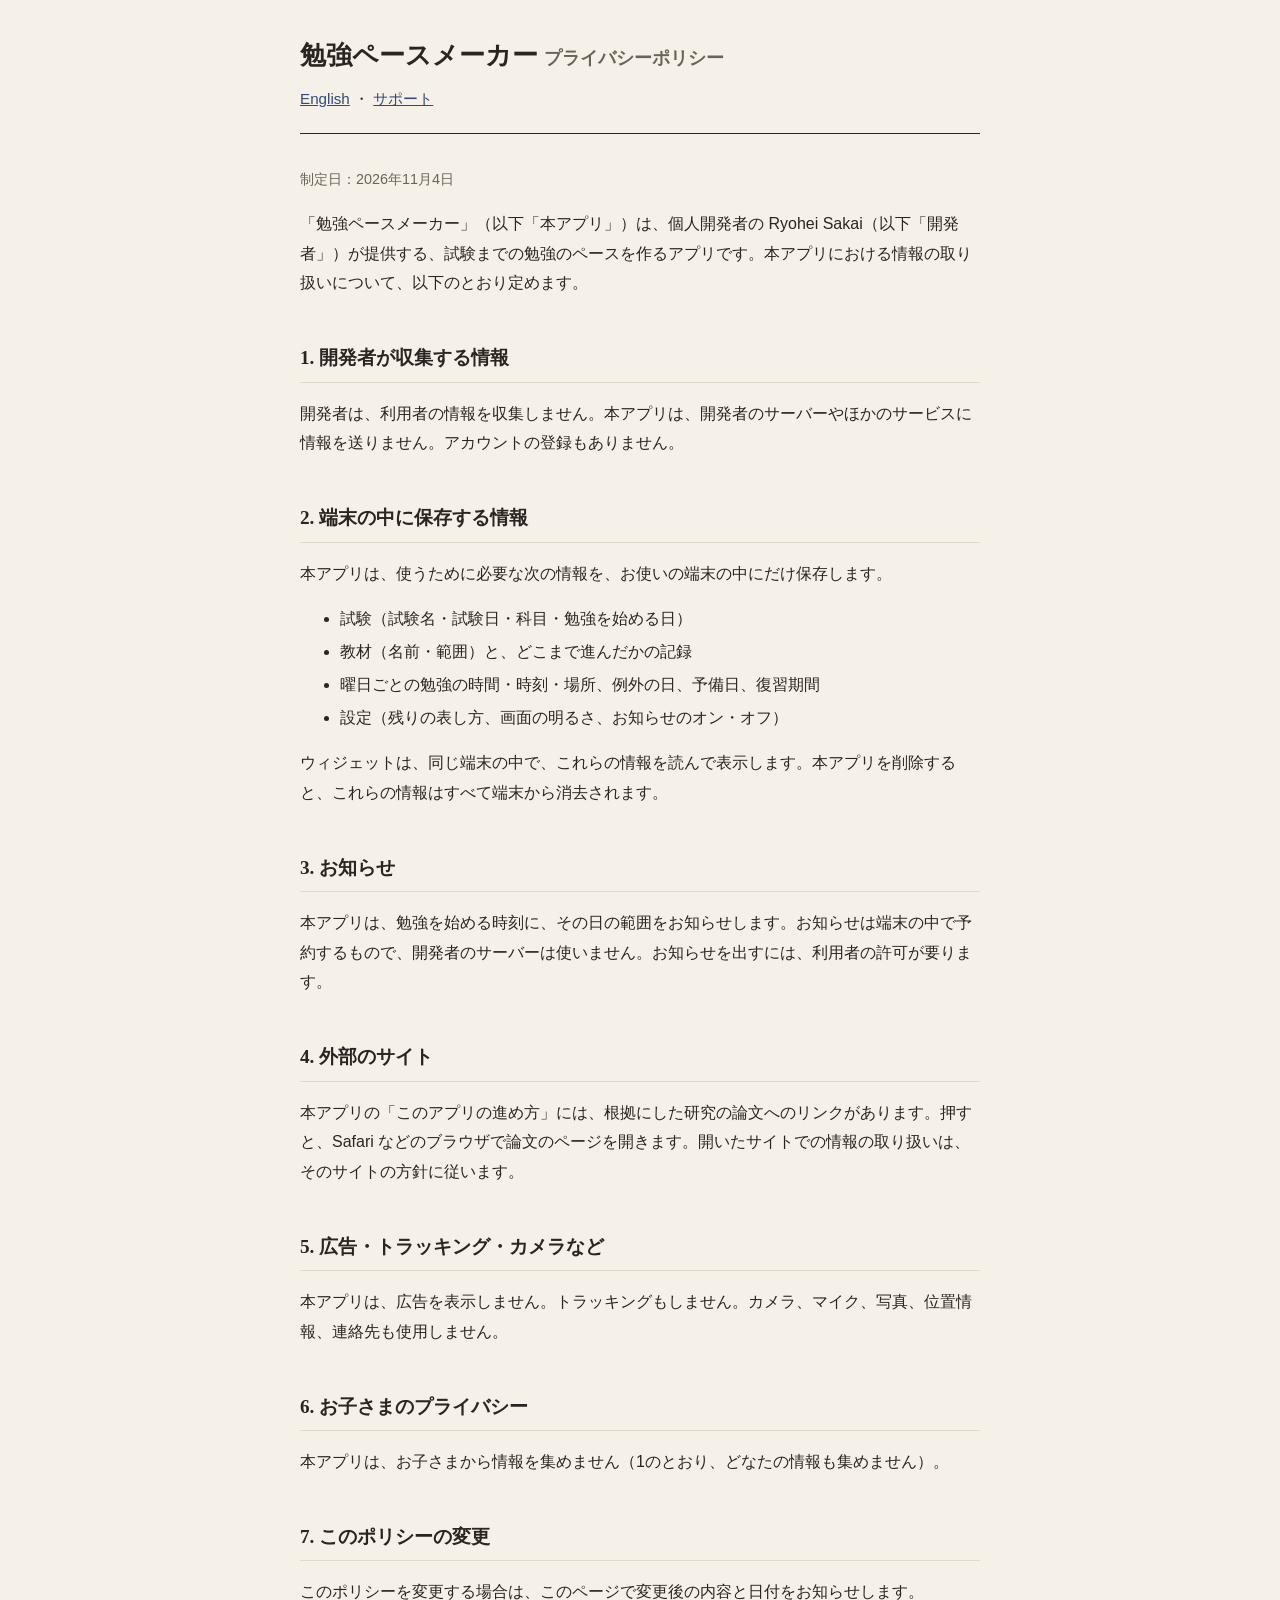
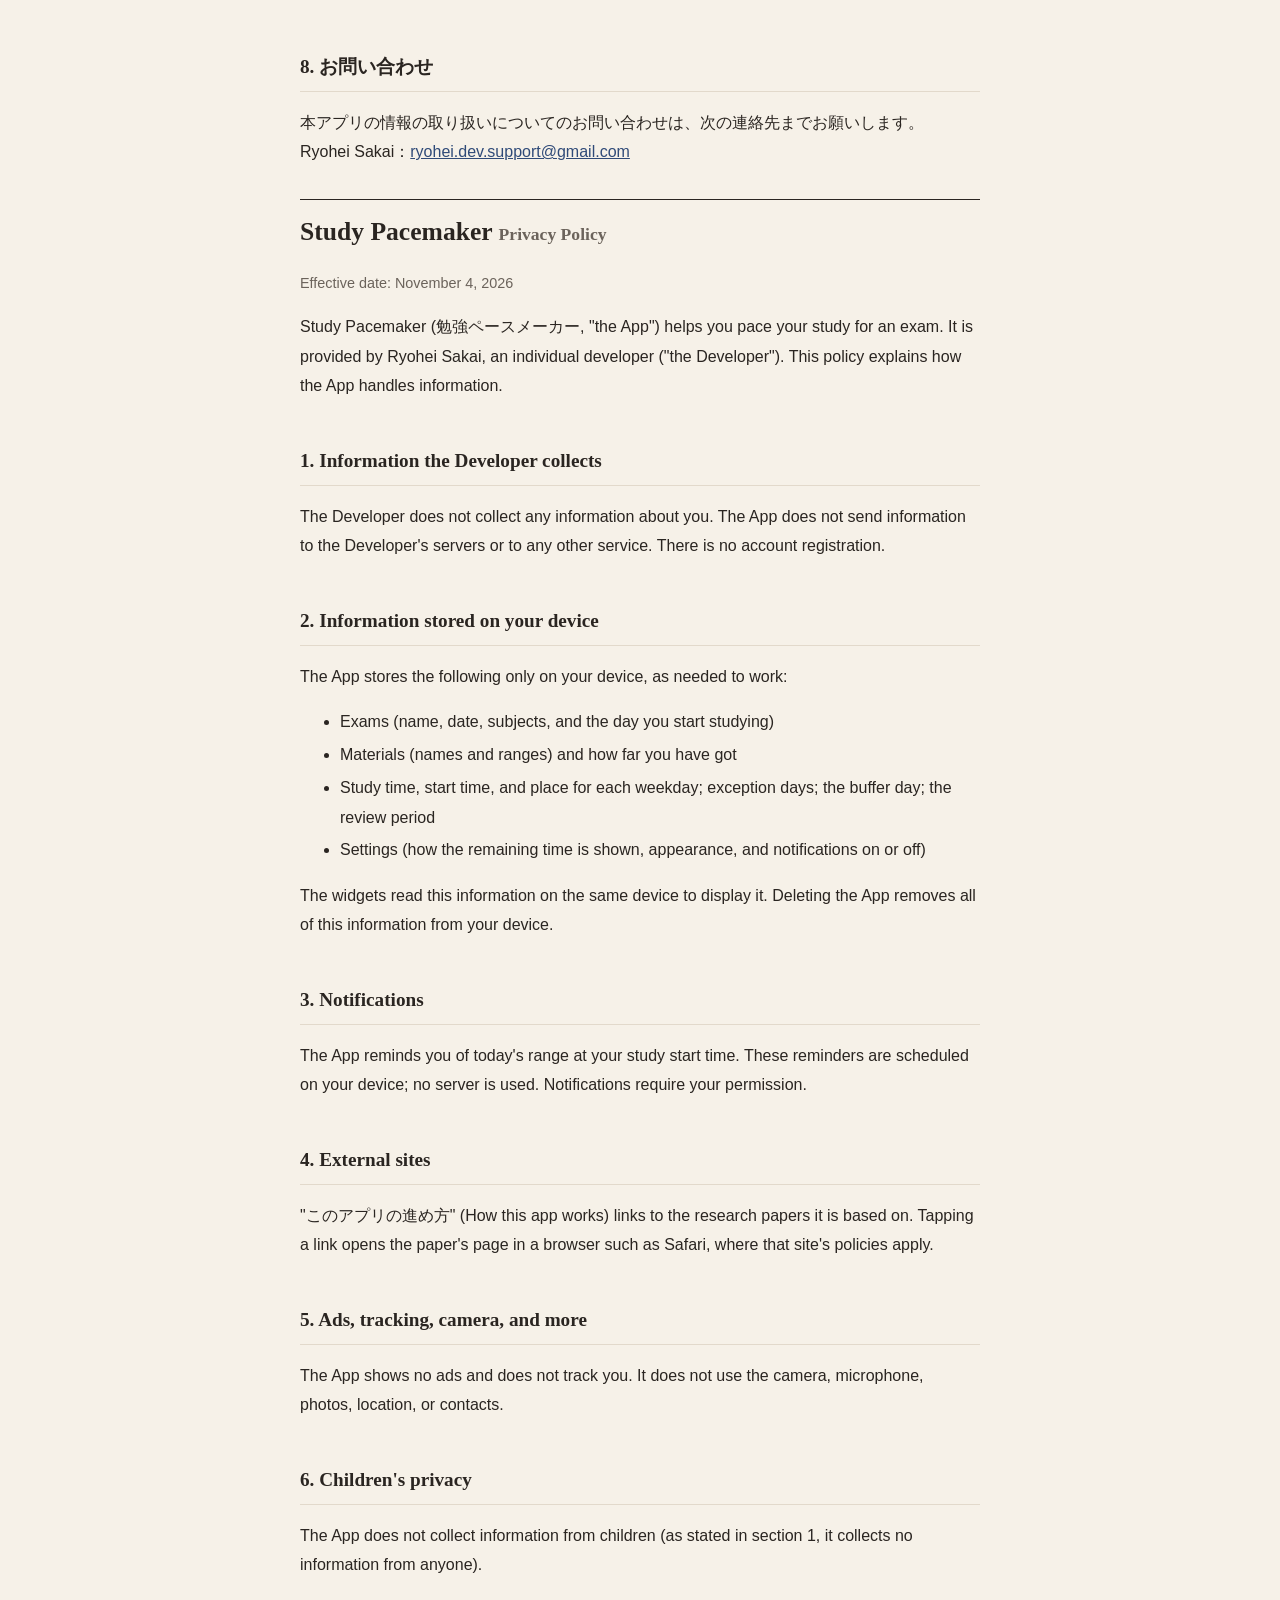
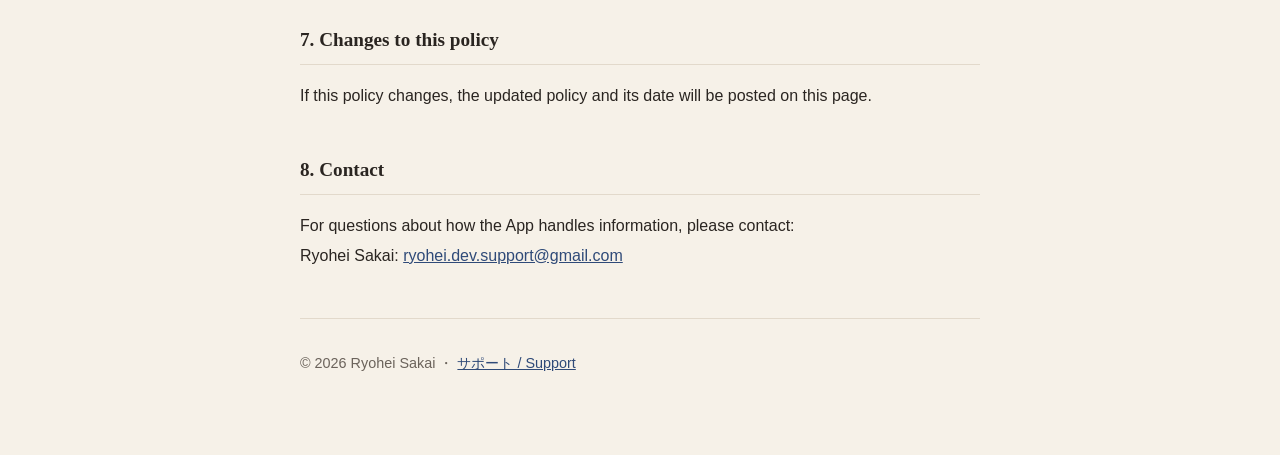
==== privacy.html @ 434a8622 "Add support and privacy pages for 勉強ペースメーカー Co-Authored-By: Claude Opus 5.5 <noreply@anthropic.com> " ====
<!doctype html>
<html lang="ja">
<head>
<meta charset="utf-8">
<meta name="viewport" content="width=device-width, initial-scale=1">
<title>勉強ペースメーカー プライバシーポリシー / Privacy Policy</title>
<link rel="stylesheet" href="style.css">
<link rel="icon" type="image/png" href="icon.png">
</head>
<body>
<main>
<header>
  <div>
    <h1>勉強ペースメーカー <span>プライバシーポリシー</span></h1>
    <nav><a href="#en">English</a> ・ <a href="index.html">サポート</a></nav>
  </div>
</header>

<section class="lang" lang="ja">
<p class="updated">制定日：2026年11月4日</p>
<p>「勉強ペースメーカー」（以下「本アプリ」）は、個人開発者の Ryohei Sakai（以下「開発者」）が提供する、試験までの勉強のペースを作るアプリです。本アプリにおける情報の取り扱いについて、以下のとおり定めます。</p>

<h2>1. 開発者が収集する情報</h2>
<p>開発者は、利用者の情報を収集しません。本アプリは、開発者のサーバーやほかのサービスに情報を送りません。アカウントの登録もありません。</p>

<h2>2. 端末の中に保存する情報</h2>
<p>本アプリは、使うために必要な次の情報を、お使いの端末の中にだけ保存します。</p>
<ul>
  <li>試験（試験名・試験日・科目・勉強を始める日）</li>
  <li>教材（名前・範囲）と、どこまで進んだかの記録</li>
  <li>曜日ごとの勉強の時間・時刻・場所、例外の日、予備日、復習期間</li>
  <li>設定（残りの表し方、画面の明るさ、お知らせのオン・オフ）</li>
</ul>
<p>ウィジェットは、同じ端末の中で、これらの情報を読んで表示します。本アプリを削除すると、これらの情報はすべて端末から消去されます。</p>

<h2>3. お知らせ</h2>
<p>本アプリは、勉強を始める時刻に、その日の範囲をお知らせします。お知らせは端末の中で予約するもので、開発者のサーバーは使いません。お知らせを出すには、利用者の許可が要ります。</p>

<h2>4. 外部のサイト</h2>
<p>本アプリの「このアプリの進め方」には、根拠にした研究の論文へのリンクがあります。押すと、Safari などのブラウザで論文のページを開きます。開いたサイトでの情報の取り扱いは、そのサイトの方針に従います。</p>

<h2>5. 広告・トラッキング・カメラなど</h2>
<p>本アプリは、広告を表示しません。トラッキングもしません。カメラ、マイク、写真、位置情報、連絡先も使用しません。</p>

<h2>6. お子さまのプライバシー</h2>
<p>本アプリは、お子さまから情報を集めません（1のとおり、どなたの情報も集めません）。</p>

<h2>7. このポリシーの変更</h2>
<p>このポリシーを変更する場合は、このページで変更後の内容と日付をお知らせします。</p>

<h2>8. お問い合わせ</h2>
<p>本アプリの情報の取り扱いについてのお問い合わせは、次の連絡先までお願いします。<br>
Ryohei Sakai：<a href="mailto:ryohei.dev.support@gmail.com">ryohei.dev.support@gmail.com</a></p>
</section>

<section class="lang" lang="en" id="en">
<h1>Study Pacemaker <span>Privacy Policy</span></h1>
<p class="updated">Effective date: November 4, 2026</p>
<p>Study Pacemaker (勉強ペースメーカー, "the App") helps you pace your study for an exam. It is provided by Ryohei Sakai, an individual developer ("the Developer"). This policy explains how the App handles information.</p>

<h2>1. Information the Developer collects</h2>
<p>The Developer does not collect any information about you. The App does not send information to the Developer's servers or to any other service. There is no account registration.</p>

<h2>2. Information stored on your device</h2>
<p>The App stores the following only on your device, as needed to work:</p>
<ul>
  <li>Exams (name, date, subjects, and the day you start studying)</li>
  <li>Materials (names and ranges) and how far you have got</li>
  <li>Study time, start time, and place for each weekday; exception days; the buffer day; the review period</li>
  <li>Settings (how the remaining time is shown, appearance, and notifications on or off)</li>
</ul>
<p>The widgets read this information on the same device to display it. Deleting the App removes all of this information from your device.</p>

<h2>3. Notifications</h2>
<p>The App reminds you of today's range at your study start time. These reminders are scheduled on your device; no server is used. Notifications require your permission.</p>

<h2>4. External sites</h2>
<p>"このアプリの進め方" (How this app works) links to the research papers it is based on. Tapping a link opens the paper's page in a browser such as Safari, where that site's policies apply.</p>

<h2>5. Ads, tracking, camera, and more</h2>
<p>The App shows no ads and does not track you. It does not use the camera, microphone, photos, location, or contacts.</p>

<h2>6. Children's privacy</h2>
<p>The App does not collect information from children (as stated in section 1, it collects no information from anyone).</p>

<h2>7. Changes to this policy</h2>
<p>If this policy changes, the updated policy and its date will be posted on this page.</p>

<h2>8. Contact</h2>
<p>For questions about how the App handles information, please contact:<br>
Ryohei Sakai: <a href="mailto:ryohei.dev.support@gmail.com">ryohei.dev.support@gmail.com</a></p>
</section>

<footer><p>© 2026 Ryohei Sakai ・ <a href="index.html">サポート / Support</a></p></footer>
</main>
</body>
</html>
---- style.css ----
/* 「ペース計」の紙の見た目に合わせる（生成りの紙・墨・藍・朱） */
:root {
  --paper: #f6f1e8;
  --raised: #fbf8f2;
  --ink: #2a2521;
  --ink2: #6b635b;
  --line: #e2d9cb;
  --ai: #2f4a78;
  --shu: #c2543a;
}
@media (prefers-color-scheme: dark) {
  :root {
    --paper: #1c1a17;
    --raised: #262320;
    --ink: #ede6da;
    --ink2: #a9a096;
    --line: #34302b;
    --ai: #8fa8d8;
    --shu: #e27d62;
  }
}
* { box-sizing: border-box; }
body {
  margin: 0;
  background: var(--paper);
  color: var(--ink);
  font-family: -apple-system, BlinkMacSystemFont, "Hiragino Sans", "Hiragino Kaku Gothic ProN", "Noto Sans JP", sans-serif;
  line-height: 1.85;
}
main { max-width: 720px; margin: 0 auto; padding: 32px 20px 64px; }
header { display: flex; align-items: center; gap: 16px; padding-bottom: 20px; border-bottom: 1.5px solid var(--ink); }
header img { width: 72px; height: 72px; border-radius: 16px; flex: none; }
h1, h2 { font-family: "Hiragino Mincho ProN", "Yu Mincho", "Noto Serif JP", serif; font-weight: 600; }
h1 { font-size: 1.6rem; margin: 0; }
h1 span { display: inline-block; font-size: 1.1rem; color: var(--ink2); }
h2 { font-size: 1.2rem; margin-top: 2.2em; padding-bottom: 6px; border-bottom: 1px solid var(--line); }
section.lang { margin-top: 32px; }
section.lang + section.lang { border-top: 1.5px solid var(--ink); padding-top: 8px; }
.updated, footer, .sub { color: var(--ink2); font-size: 0.9rem; }
a { color: var(--ai); }
nav { margin-top: 6px; font-size: 0.95rem; }
li { margin: 0.2em 0; }
strong { font-weight: 600; }
footer { margin-top: 48px; padding-top: 16px; border-top: 1px solid var(--line); }
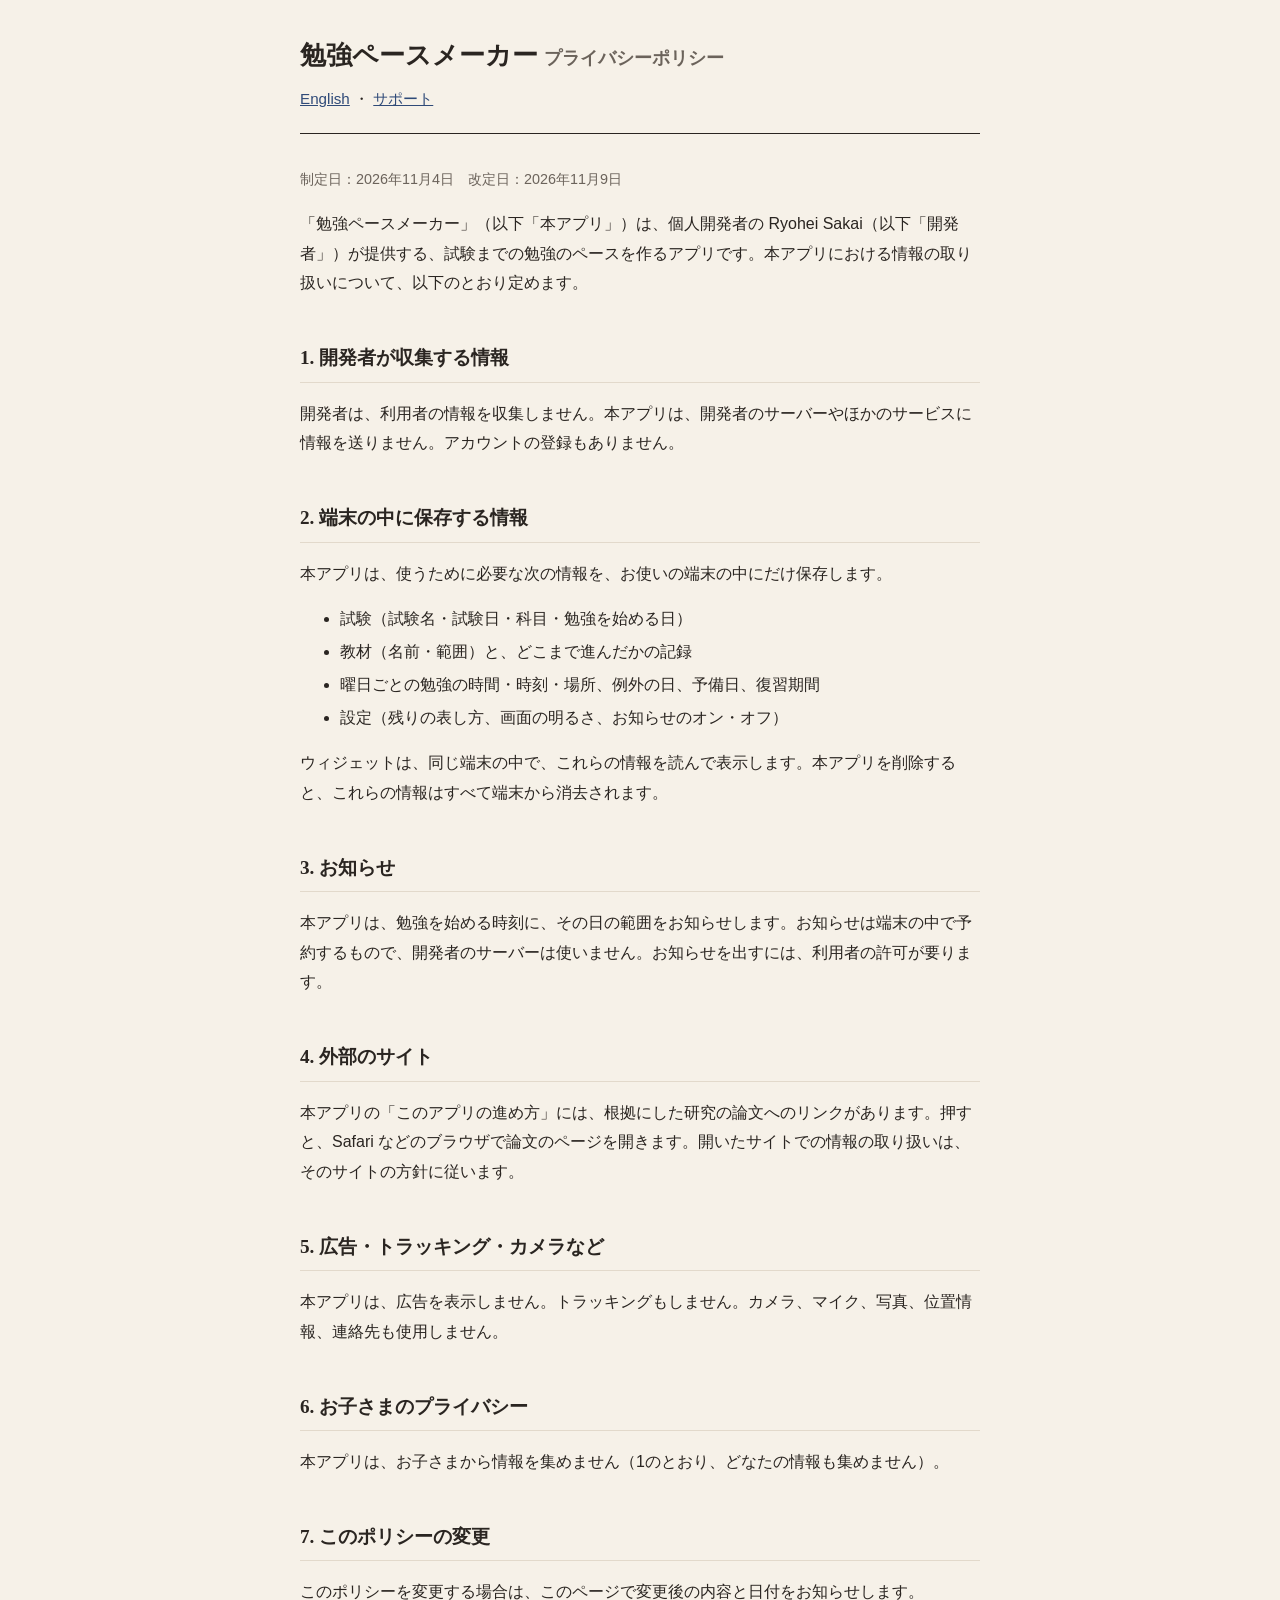
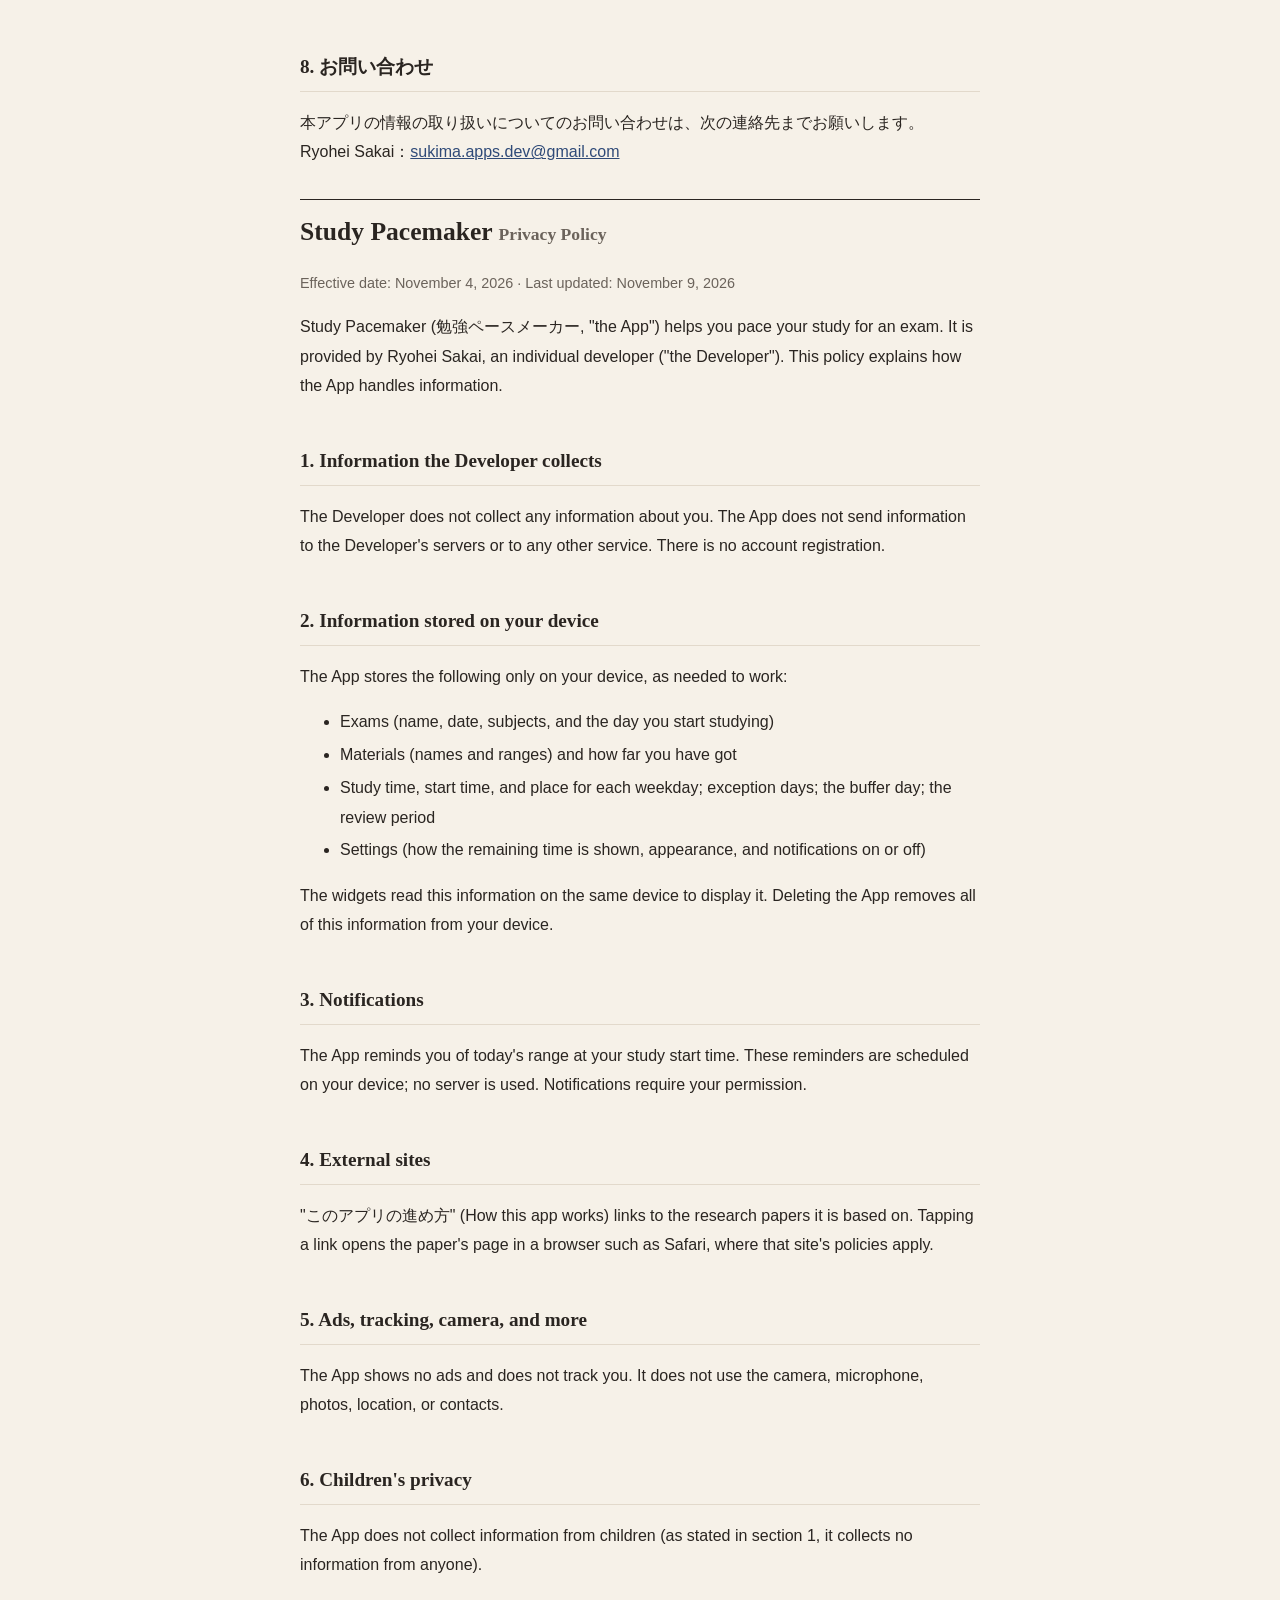
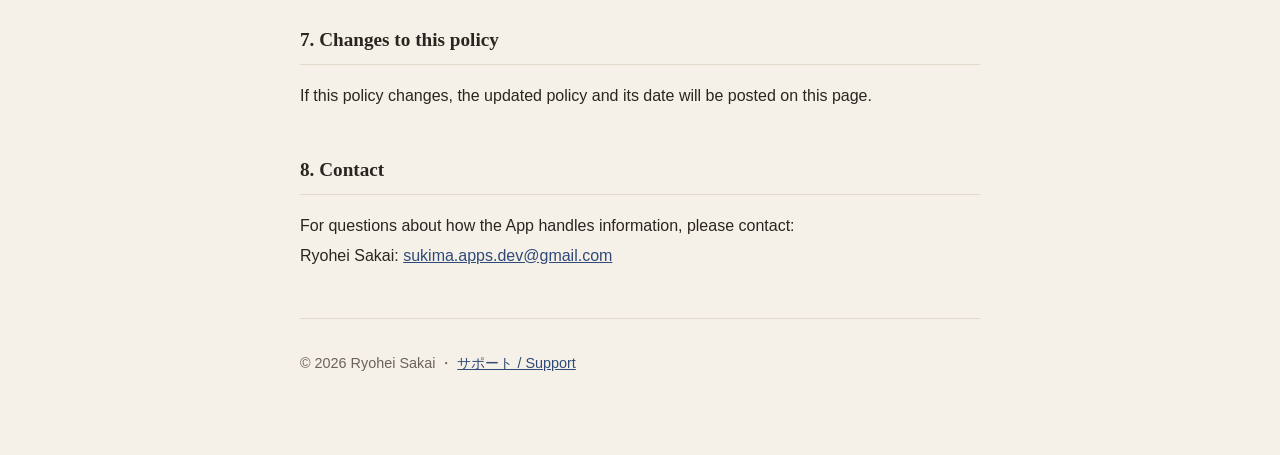
==== commit d1845c4a: "Change the contact address to sukima.apps.dev@gmail.com Co-Authored-By: Claude Opus 5.5 <noreply@ant" ====
--- a/privacy.html
+++ b/privacy.html
@@ -17,7 +17,7 @@
 </header>
 
 <section class="lang" lang="ja">
-<p class="updated">制定日：2026年11月4日</p>
+<p class="updated">制定日：2026年11月4日　改定日：2026年11月9日</p>
 <p>「勉強ペースメーカー」（以下「本アプリ」）は、個人開発者の Ryohei Sakai（以下「開発者」）が提供する、試験までの勉強のペースを作るアプリです。本アプリにおける情報の取り扱いについて、以下のとおり定めます。</p>
 
 <h2>1. 開発者が収集する情報</h2>
@@ -50,12 +50,12 @@
 
 <h2>8. お問い合わせ</h2>
 <p>本アプリの情報の取り扱いについてのお問い合わせは、次の連絡先までお願いします。<br>
-Ryohei Sakai：<a href="mailto:ryohei.dev.support@gmail.com">ryohei.dev.support@gmail.com</a></p>
+Ryohei Sakai：<a href="mailto:sukima.apps.dev@gmail.com">sukima.apps.dev@gmail.com</a></p>
 </section>
 
 <section class="lang" lang="en" id="en">
 <h1>Study Pacemaker <span>Privacy Policy</span></h1>
-<p class="updated">Effective date: November 4, 2026</p>
+<p class="updated">Effective date: November 4, 2026 · Last updated: November 9, 2026</p>
 <p>Study Pacemaker (勉強ペースメーカー, "the App") helps you pace your study for an exam. It is provided by Ryohei Sakai, an individual developer ("the Developer"). This policy explains how the App handles information.</p>
 
 <h2>1. Information the Developer collects</h2>
@@ -88,7 +88,7 @@
 
 <h2>8. Contact</h2>
 <p>For questions about how the App handles information, please contact:<br>
-Ryohei Sakai: <a href="mailto:ryohei.dev.support@gmail.com">ryohei.dev.support@gmail.com</a></p>
+Ryohei Sakai: <a href="mailto:sukima.apps.dev@gmail.com">sukima.apps.dev@gmail.com</a></p>
 </section>
 
 <footer><p>© 2026 Ryohei Sakai ・ <a href="index.html">サポート / Support</a></p></footer>
